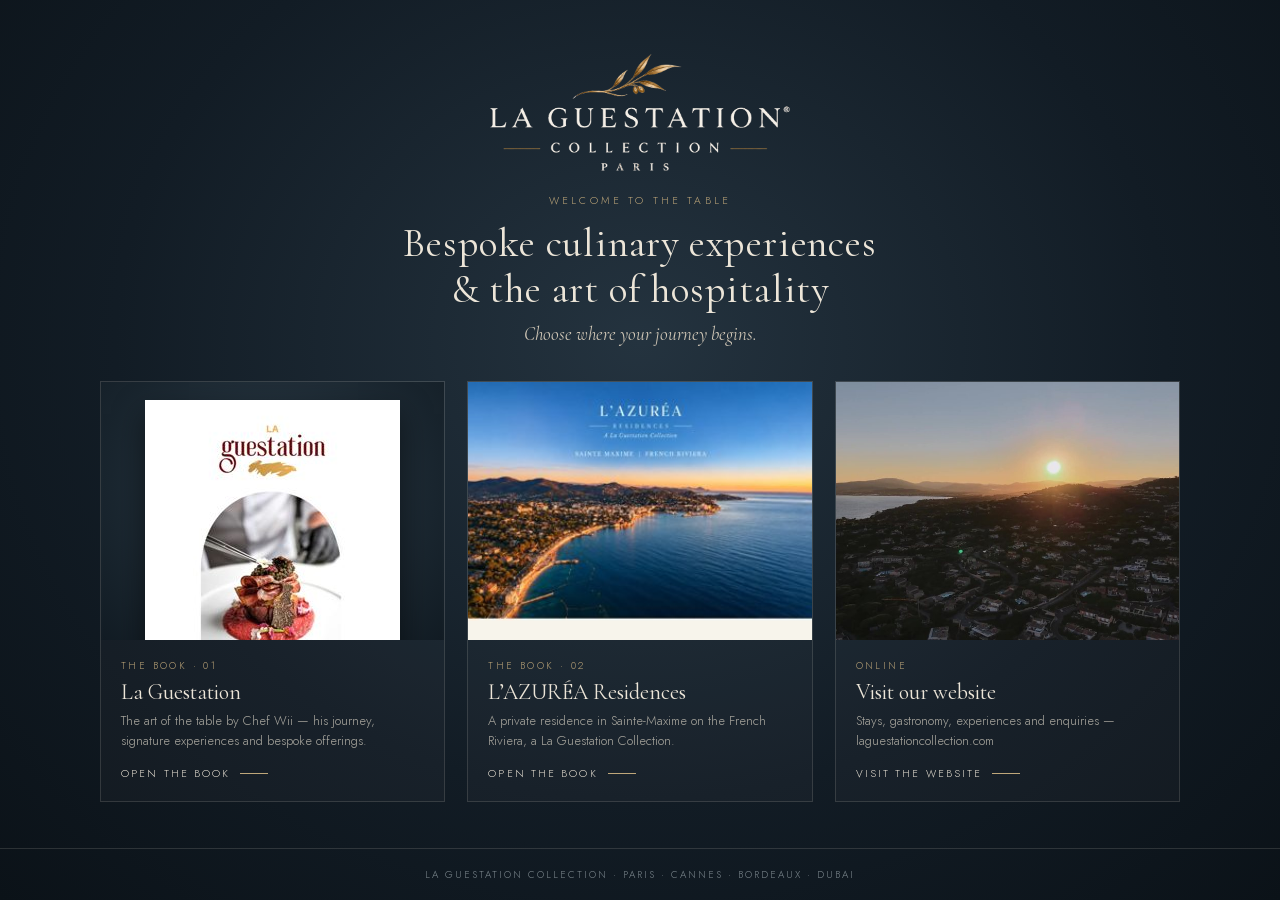
==== index.html @ dae441f9 "Add files via upload" ====
<!DOCTYPE html>
<html lang="en">
<head>
<meta charset="utf-8">
<meta name="viewport" content="width=device-width, initial-scale=1, viewport-fit=cover">
<meta name="theme-color" content="#101a22">
<title>La Guestation Collection — Welcome</title>
<meta name="description" content="La Guestation Collection · L’AZURÉA Residences, Sainte-Maxime. Discover our website and our books.">
<meta property="og:title" content="La Guestation Collection">
<meta property="og:image" content="guestation/thumbs/p01.jpg">
<link rel="icon" href="assets/favicon.png">
<link rel="stylesheet" href="assets/book.css">
</head>
<body>
<section class="hub">
  <img class="logo" src="assets/logo-ivory.png" alt="La Guestation Collection" width="900" height="353">
  <p class="kicker">Welcome to the table</p>
  <h1>Bespoke culinary experiences<br>&amp; the art of hospitality</h1>
  <p class="lead">Choose where your journey begins.</p>
  <div class="choices">
    <a class="choice" href="guestation/">
      <div class="vis book-cover"><img src="guestation/thumbs/p01.jpg" alt="La Guestation — The Art of the Table"></div>
      <div class="txt"><span class="n">The book · 01</span><span class="t">La Guestation</span><span class="d">The art of the table by Chef Wii — his journey, signature experiences and bespoke offerings.</span><span class="go">Open the book</span></div>
    </a>
    <a class="choice" href="lazurea/">
      <div class="vis"><img src="lazurea/thumbs/p01.jpg" alt="L’AZURÉA Residences"></div>
      <div class="txt"><span class="n">The book · 02</span><span class="t">L’AZURÉA Residences</span><span class="d">A private residence in Sainte-Maxime on the French Riviera, a La Guestation Collection.</span><span class="go">Open the book</span></div>
    </a>
    <a class="choice" href="https://laguestationcollection.com" target="_blank" rel="noopener">
      <div class="vis"><img src="assets/website.jpg" alt="La Guestation Collection website"></div>
      <div class="txt"><span class="n">Online</span><span class="t">Visit our website</span><span class="d">Stays, gastronomy, experiences and enquiries — laguestationcollection.com</span><span class="go">Visit the website</span></div>
    </a>
  </div>
</section>
<footer class="foot">La Guestation Collection · Paris · Cannes · Bordeaux · Dubai</footer>
</body>
</html>
---- assets/book.css ----
@font-face{font-family:"CG";src:url(fonts/cg400.ttf) format("truetype");font-weight:400;font-display:swap}
@font-face{font-family:"CG";src:url(fonts/cg400i.ttf) format("truetype");font-style:italic;font-weight:400;font-display:swap}
@font-face{font-family:"Jost";src:url(fonts/jo300.ttf) format("truetype");font-weight:300;font-display:swap}
@font-face{font-family:"Jost";src:url(fonts/jo400.ttf) format("truetype");font-weight:400;font-display:swap}
:root{--ink:#ece5d8;--muted:#a7a59d;--gold:#bfa77a;--paper:#f3eee6;--line:rgba(236,229,216,.14)}
*{box-sizing:border-box;-webkit-tap-highlight-color:transparent}
html,body{margin:0;min-height:100%;color:var(--ink);background:#0f1820}
body{min-height:100vh;min-height:100dvh;display:flex;flex-direction:column;font-family:"Jost",Arial,sans-serif;font-weight:300;background:radial-gradient(ellipse at 50% 38%,#24333f 0%,#121c25 58%,#0b1218 100%)}
a{color:inherit;text-decoration:none}
button{font:inherit;color:inherit}

/* top bar */
.mast{height:58px;flex:0 0 58px;display:grid;grid-template-columns:1fr auto 1fr;align-items:center;padding:0 22px;border-bottom:1px solid var(--line)}
.mast .back{justify-self:start;font-size:11px;letter-spacing:.2em;text-transform:uppercase;color:var(--muted);display:flex;align-items:center;gap:10px;transition:color .2s}
.mast .back:hover{color:var(--ink)}
.mast .back svg{width:14px;height:14px;stroke:currentColor;fill:none;stroke-width:1.4}
.mast .title{font-family:"CG",Georgia,serif;font-size:15px;letter-spacing:.24em;text-transform:uppercase;white-space:nowrap}
.mast .title em{font-style:italic;letter-spacing:.06em;text-transform:none;color:var(--gold);margin-left:10px;font-size:15px}
.mast .site{justify-self:end;font-size:11px;letter-spacing:.2em;text-transform:uppercase;color:var(--muted);transition:color .2s}
.mast .site:hover{color:var(--ink)}

/* reader */
main.reader{flex:1;display:flex;flex-direction:column;align-items:center;justify-content:center;padding:18px 12px 10px;gap:16px;min-height:0}
.stage{position:relative;user-select:none;-webkit-user-select:none;touch-action:pan-y}
.book{position:absolute;top:0;left:0;height:100%;transition:transform .9s cubic-bezier(.55,.08,.25,1);perspective:2600px}
.book::after{content:"";position:absolute;inset:-1px;pointer-events:none}
.slot{position:absolute;top:0;height:100%;overflow:hidden;background:transparent}
.slot.l{left:0}.slot.r{right:0}
.pg{position:absolute;inset:0;background-color:var(--paper);background-repeat:no-repeat;box-shadow:0 18px 40px rgba(0,0,0,.45)}
.pg.empty{background:none;box-shadow:none}
.pg.full{background-size:100% 100%}
.pg.half-l{background-size:200% 100%;background-position:0 0}
.pg.half-r{background-size:200% 100%;background-position:100% 0}
/* gutter shading */
.slot.l .pg:not(.empty)::after,.leaf .face.b::after{content:"";position:absolute;inset:0;pointer-events:none;background:linear-gradient(to left,rgba(0,0,0,.22) 0,rgba(0,0,0,.06) 3.5%,rgba(0,0,0,0) 9%)}
.slot.r .pg:not(.empty)::after,.leaf .face.f::after{content:"";position:absolute;inset:0;pointer-events:none;background:linear-gradient(to right,rgba(0,0,0,.22) 0,rgba(0,0,0,.06) 3.5%,rgba(0,0,0,0) 9%)}
.single .slot .pg::after,.single .leaf .face::after{display:none}
.leaf{position:absolute;top:0;height:100%;transform-style:preserve-3d;z-index:5;display:none}
.leaf.on{display:block}
.leaf .face{position:absolute;inset:0;backface-visibility:hidden;-webkit-backface-visibility:hidden;background-color:var(--paper);background-repeat:no-repeat}
.leaf .face.b{transform:rotateY(180deg)}
.leaf .shade{position:absolute;inset:0;pointer-events:none;opacity:0;backface-visibility:hidden;-webkit-backface-visibility:hidden}
.leaf.fwd{transform-origin:left center}
.leaf.bwd{transform-origin:right center}
.leaf.fwd.go{animation:fwd var(--dur) cubic-bezier(.45,.05,.25,1) forwards}
.leaf.bwd.go{animation:bwd var(--dur) cubic-bezier(.45,.05,.25,1) forwards}
@keyframes fwd{0%{transform:rotateY(0)}100%{transform:rotateY(-180deg)}}
@keyframes bwd{0%{transform:rotateY(0)}100%{transform:rotateY(180deg)}}
.leaf.go .face.f .shade{background:linear-gradient(to left,rgba(0,0,0,.28),rgba(0,0,0,0) 60%);animation:shadeIn var(--dur) ease forwards}
.leaf.go .face.b .shade{background:linear-gradient(to right,rgba(0,0,0,.28),rgba(0,0,0,0) 60%);animation:shadeOut var(--dur) ease forwards}
.leaf.bwd.go .face.f .shade{background:linear-gradient(to right,rgba(0,0,0,.28),rgba(0,0,0,0) 60%)}
.leaf.bwd.go .face.b .shade{background:linear-gradient(to left,rgba(0,0,0,.28),rgba(0,0,0,0) 60%)}
@keyframes shadeIn{0%{opacity:0}50%{opacity:1}100%{opacity:1}}
@keyframes shadeOut{0%{opacity:1}50%{opacity:1}100%{opacity:0}}
.hot{position:absolute;top:0;bottom:0;width:22%;z-index:8;cursor:pointer}
.hot.prev{left:0}.hot.next{right:0}
.hot.off{cursor:default}

.controls{display:flex;align-items:center;justify-content:center;gap:14px;color:var(--muted);flex-wrap:wrap}
.nav{width:42px;height:42px;border:1px solid rgba(191,167,122,.45);border-radius:50%;background:rgba(255,255,255,.04);cursor:pointer;display:grid;place-items:center;transition:.2s}
.nav svg{width:16px;height:16px;stroke:var(--ink);fill:none;stroke-width:1.4}
.nav:hover{background:rgba(191,167,122,.14);border-color:var(--gold)}
.nav:disabled{opacity:.25;cursor:default}
.counter{min-width:96px;text-align:center;font-size:12px;letter-spacing:.14em}
.progress{width:min(24vw,220px);height:2px;background:rgba(255,255,255,.14);overflow:hidden}
.bar{height:100%;width:0;background:var(--gold);transition:width .4s}
.tools{display:flex;gap:8px}
.tool{border:1px solid rgba(255,255,255,.16);background:rgba(255,255,255,.04);padding:9px 13px;font-size:10px;letter-spacing:.16em;text-transform:uppercase;cursor:pointer;border-radius:2px;transition:.2s}
.tool:hover{border-color:var(--gold)}
.hint{font-size:10px;letter-spacing:.16em;text-transform:uppercase;color:#8b969b;text-align:center}
.thumbs{display:flex;gap:8px;max-width:94vw;overflow-x:auto;padding:4px 2px 10px;scrollbar-width:thin}
.thumbs[hidden]{display:none}
.thumb{flex:0 0 auto;height:70px;border:1px solid rgba(255,255,255,.14);padding:0;background:#000;opacity:.55;cursor:pointer;transition:.2s}
.thumb img{height:100%;display:block}
.thumb.on{opacity:1;border-color:var(--gold);box-shadow:0 0 0 1px var(--gold)}
.loader{position:absolute;inset:0;display:grid;place-items:center;font-size:10px;letter-spacing:.2em;text-transform:uppercase;color:var(--muted)}
@media(max-width:700px){
  .mast{height:50px;flex-basis:50px;padding:0 14px;grid-template-columns:auto 1fr auto}
  .mast .title{font-size:12px;letter-spacing:.18em;justify-self:center}
  .mast .title em{display:none}
  .mast .back span,.mast .site{display:none}
  main.reader{padding:14px 6px 8px;gap:12px}
  .controls{gap:10px}.nav{width:40px;height:40px}.progress{width:18vw}
  .tool{padding:8px 10px;font-size:9px}
  .thumb{height:56px}
}
@media(prefers-reduced-motion:reduce){:root{--dur:10ms!important}}

/* hub */
.hub{flex:1;display:flex;flex-direction:column;align-items:center;justify-content:center;padding:44px 22px 36px;text-align:center}
.hub .logo{width:min(300px,64vw);height:auto;display:block;margin:0 auto 22px}
.hub .kicker{font-size:10.5px;letter-spacing:.3em;text-transform:uppercase;color:var(--gold);margin:0 0 12px}
.hub h1{font-family:"CG",Georgia,serif;font-weight:400;font-size:clamp(26px,4.4vw,40px);line-height:1.15;letter-spacing:.02em;margin:0 0 10px}
.hub .lead{font-family:"CG",Georgia,serif;font-style:italic;color:#cfc6b6;font-size:clamp(16px,2vw,19px);margin:0 0 36px}
.choices{display:grid;grid-template-columns:repeat(3,minmax(0,1fr));gap:22px;width:min(1080px,100%)}
.choice{position:relative;display:flex;flex-direction:column;border:1px solid var(--line);background:rgba(255,255,255,.025);transition:border-color .3s,transform .4s cubic-bezier(.25,.6,.3,1),background .3s;text-align:left}
.choice:hover{border-color:rgba(191,167,122,.6);transform:translateY(-3px);background:rgba(255,255,255,.045)}
.choice .vis{aspect-ratio:4/3;overflow:hidden;background:#0c141a;display:grid;place-items:center}
.choice .vis img{width:100%;height:100%;object-fit:cover;display:block;transition:transform 1.2s cubic-bezier(.25,.6,.3,1)}
.choice:hover .vis img{transform:scale(1.04)}
.choice .vis.book-cover{padding:18px;background:radial-gradient(ellipse at 50% 40%,#2a3a46,#121c24)}
.choice .vis.book-cover img{width:auto;height:100%;object-fit:contain;box-shadow:0 14px 28px rgba(0,0,0,.5)}
.choice .txt{padding:18px 20px 20px;display:flex;flex-direction:column;gap:6px;flex:1}
.choice .n{font-size:10px;letter-spacing:.24em;text-transform:uppercase;color:var(--gold)}
.choice .t{font-family:"CG",Georgia,serif;font-size:22px;line-height:1.2}
.choice .d{font-size:13px;line-height:1.5;color:var(--muted);flex:1}
.choice .go{margin-top:10px;font-size:10.5px;letter-spacing:.2em;text-transform:uppercase;display:flex;align-items:center;gap:10px}
.choice .go::after{content:"";width:28px;height:1px;background:var(--gold);transition:width .3s}
.choice:hover .go::after{width:44px}
.foot{padding:18px;text-align:center;font-size:10px;letter-spacing:.2em;text-transform:uppercase;color:#7f8a90;border-top:1px solid var(--line)}
@media(max-width:820px){
  .hub{padding:30px 18px 28px;justify-content:flex-start}
  .choices{grid-template-columns:1fr;gap:14px}
  .choice{flex-direction:row;align-items:stretch}
  .choice .vis{aspect-ratio:auto;width:36%;flex:0 0 36%;min-height:132px}
  .choice .vis img{position:absolute;inset:0}
  .choice .vis{position:relative}
  .choice .vis.book-cover{padding:0}
  .choice .vis.book-cover img{inset:10px 0;margin:auto;height:calc(100% - 20px);width:auto;max-width:90%;left:0;right:0}
  .choice .txt{padding:14px 16px}
  .choice .t{font-size:19px}
  .choice .d{font-size:12px}
  .hub .lead{margin-bottom:24px}
}
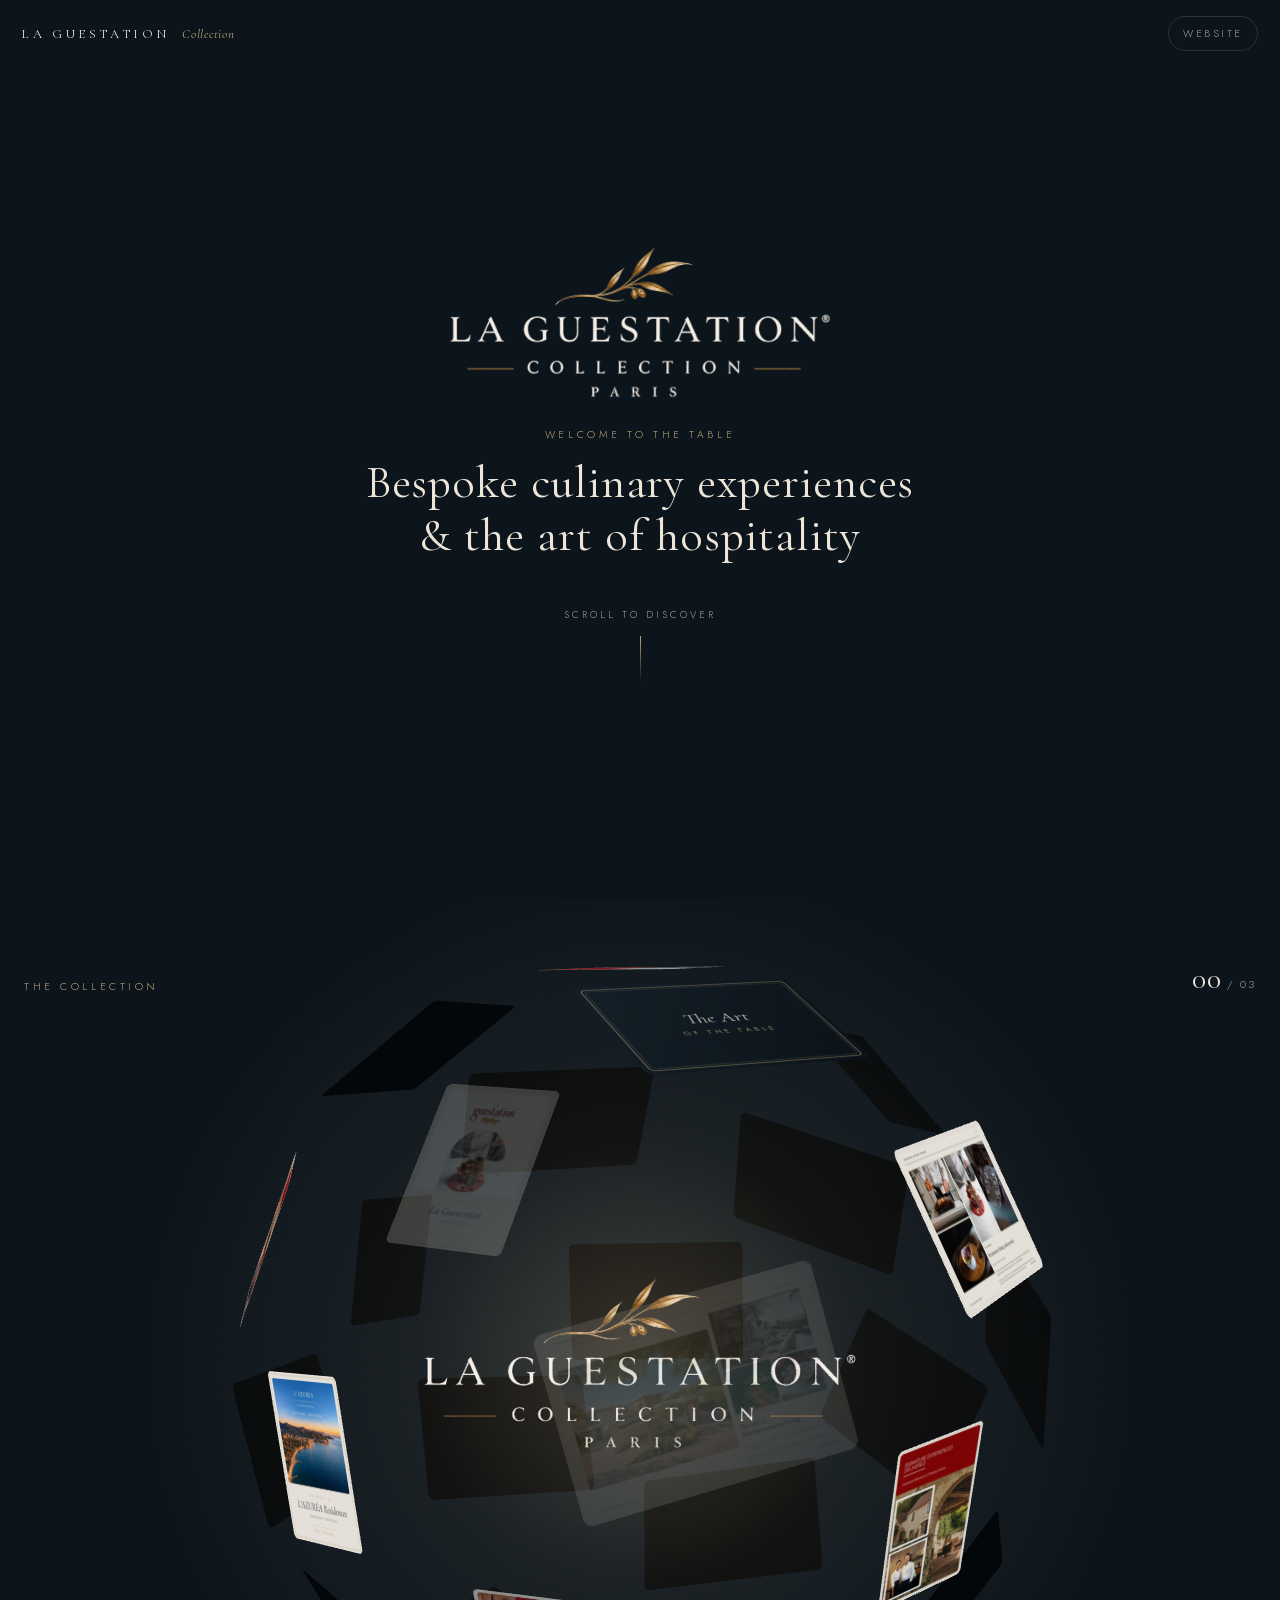
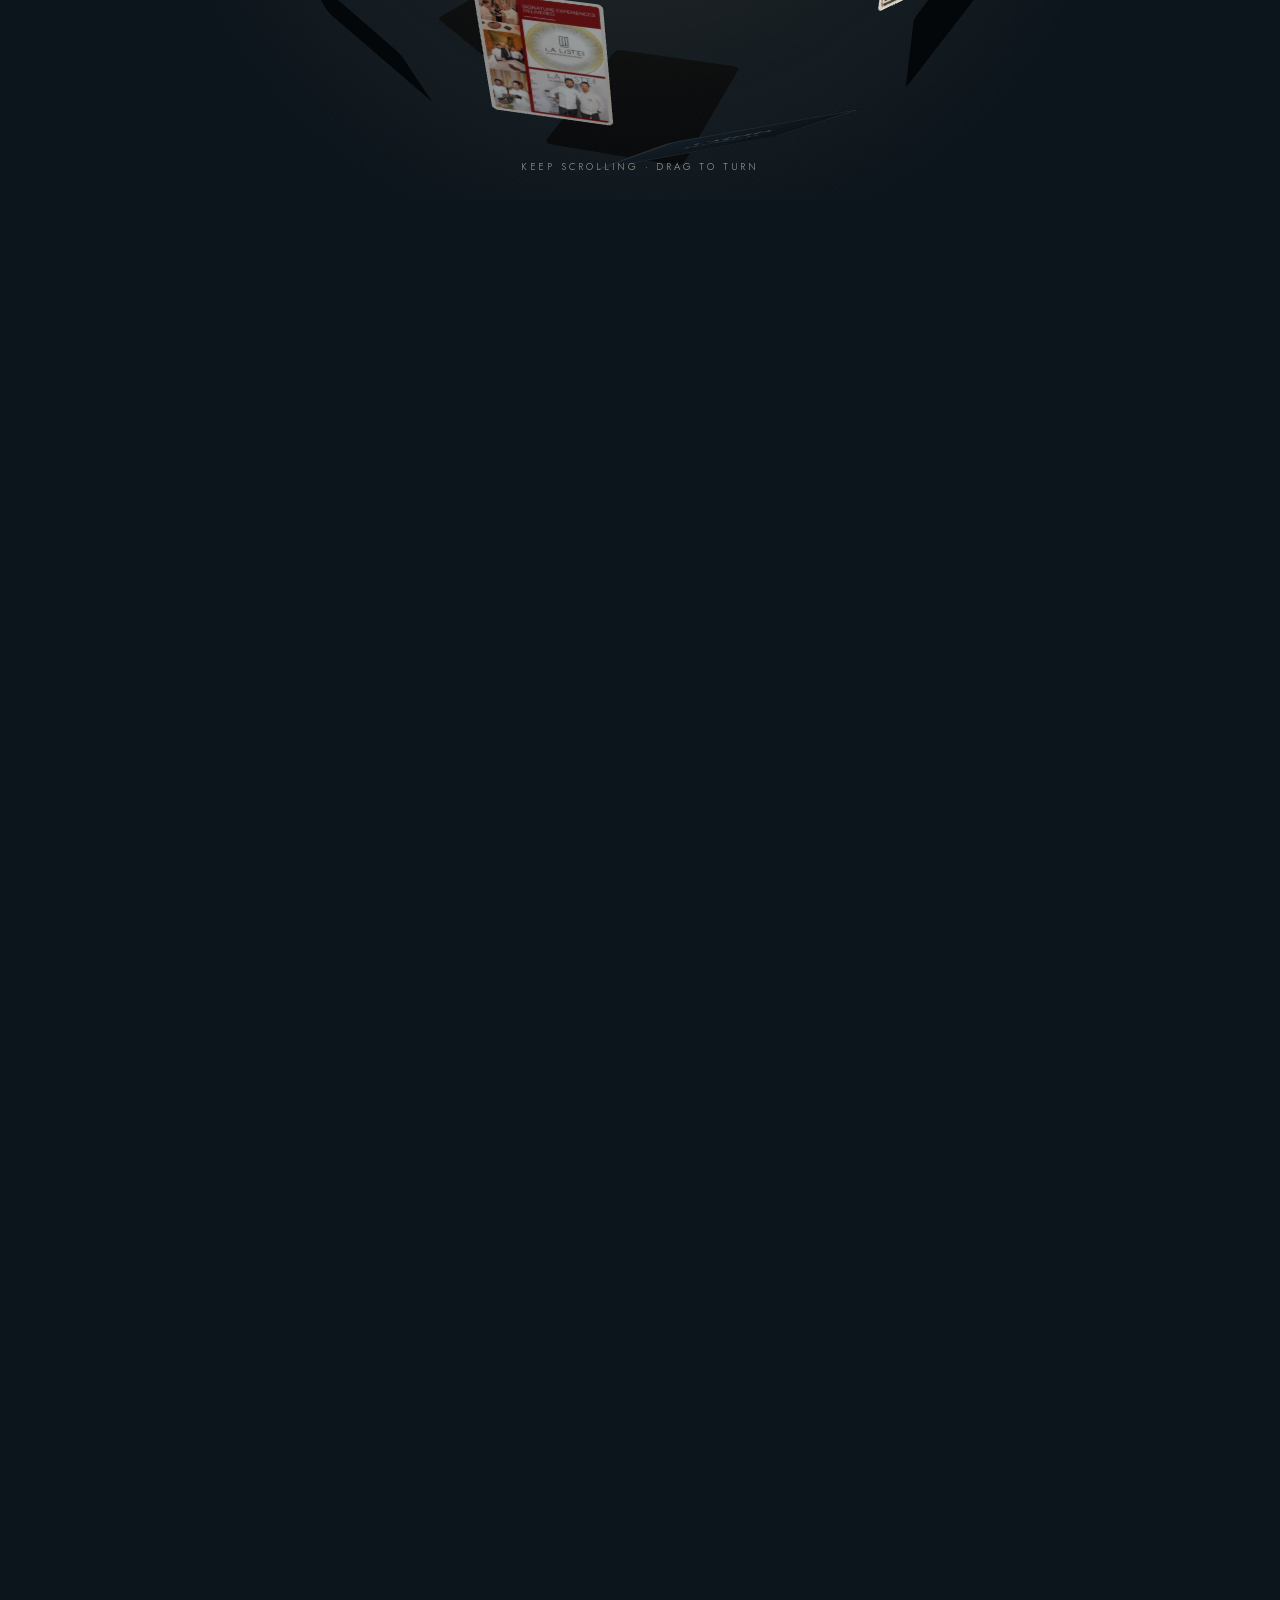
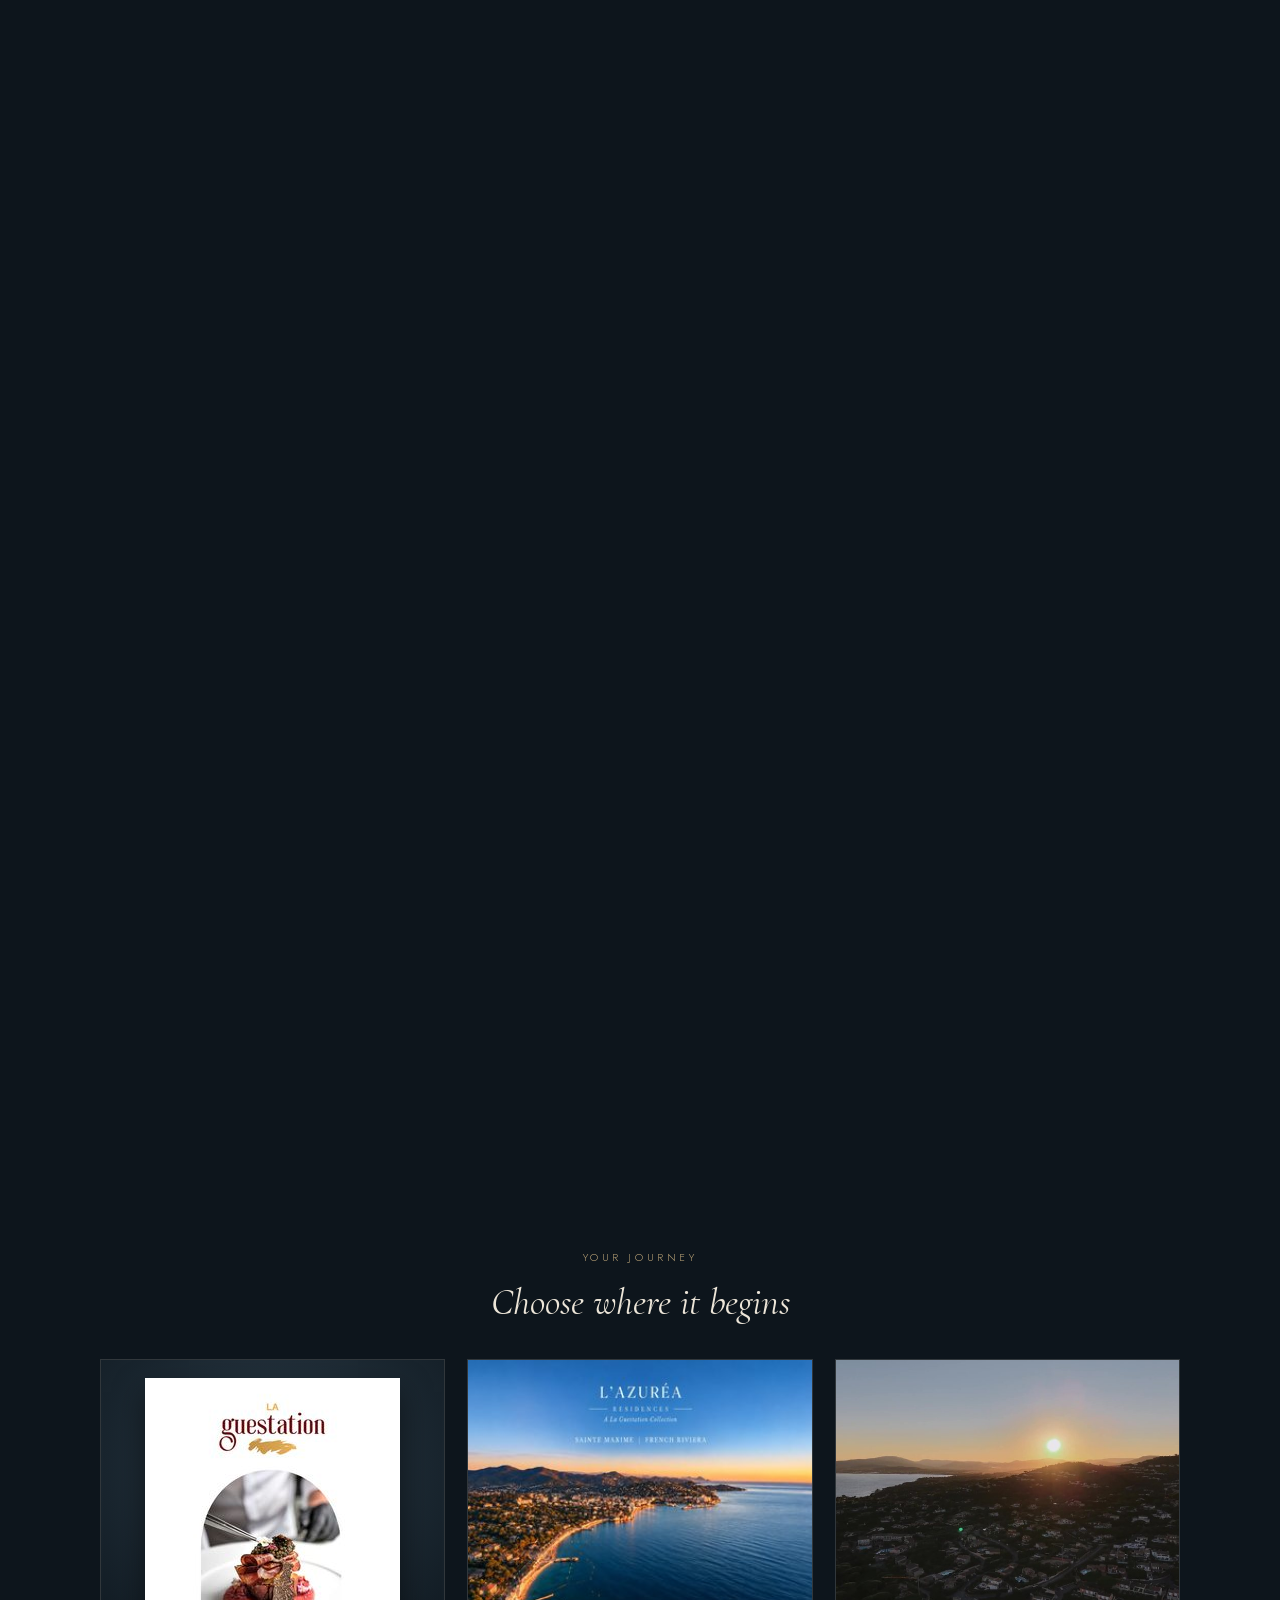
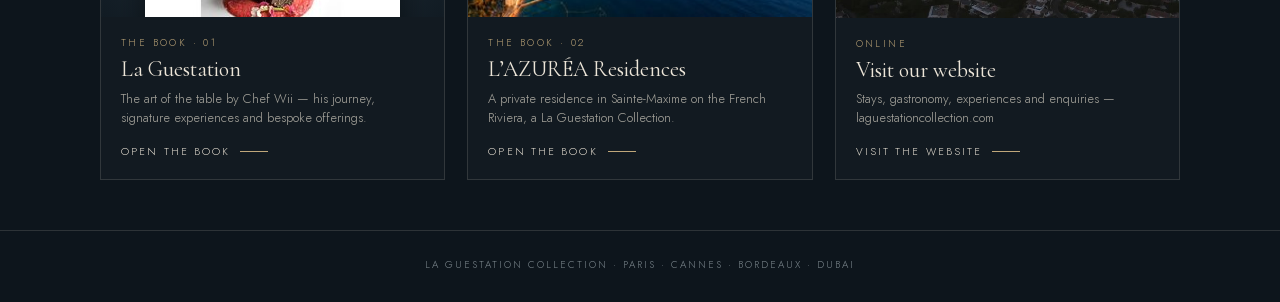
==== commit ed9fafea: "Add files via upload" ====
--- a/index.html
+++ b/index.html
@@ -3,35 +3,79 @@
 <head>
 <meta charset="utf-8">
 <meta name="viewport" content="width=device-width, initial-scale=1, viewport-fit=cover">
-<meta name="theme-color" content="#101a22">
+<meta name="theme-color" content="#0d151c">
 <title>La Guestation Collection — Welcome</title>
 <meta name="description" content="La Guestation Collection · L’AZURÉA Residences, Sainte-Maxime. Discover our website and our books.">
 <meta property="og:title" content="La Guestation Collection">
 <meta property="og:image" content="guestation/thumbs/p01.jpg">
 <link rel="icon" href="assets/favicon.png">
+<link rel="preload" href="assets/fonts/cg400i.ttf" as="font" type="font/ttf" crossorigin>
+<link rel="preload" href="assets/fonts/jo400.ttf" as="font" type="font/ttf" crossorigin>
 <link rel="stylesheet" href="assets/book.css">
+<link rel="stylesheet" href="assets/hub3d.css">
 </head>
-<body>
-<section class="hub">
+<body class="h3d">
+
+<header class="h3d-top">
+  <span class="brand">La Guestation <em>Collection</em></span>
+  <a class="site" href="https://laguestationcollection.com" target="_blank" rel="noopener">Website</a>
+</header>
+
+<section class="h3d-intro">
   <img class="logo" src="assets/logo-ivory.png" alt="La Guestation Collection" width="900" height="353">
   <p class="kicker">Welcome to the table</p>
   <h1>Bespoke culinary experiences<br>&amp; the art of hospitality</h1>
-  <p class="lead">Choose where your journey begins.</p>
+  <p class="scroll-cue"><span>Scroll to discover</span><i></i></p>
+</section>
+
+<section class="orbit" id="orbit" aria-label="The Collection">
+  <div class="orbit-pin">
+    <div class="orbit-head">
+      <p class="kicker">The Collection</p>
+      <p class="count"><span id="countN">00</span><small> / 03</small></p>
+    </div>
+    <div class="orbit-stage" id="stage">
+      <canvas id="gl" aria-hidden="true"></canvas>
+    </div>
+    <div class="orbit-cap" id="cap" aria-live="polite">
+      <span class="cap-n" id="capN"></span>
+      <span class="cap-t" id="capT"></span>
+      <span class="cap-d" id="capD"></span>
+      <a class="cap-go" id="capGo" href="#"><span id="capGoT">Open</span><svg viewBox="0 0 16 16"><path d="M6 3l5 5-5 5"/></svg></a>
+    </div>
+    <p class="orbit-hint" id="hint">Keep scrolling · drag to turn</p>
+  </div>
+</section>
+
+<section class="hub" id="choose">
+  <p class="kicker">Your journey</p>
+  <h2 class="choose-title">Choose where it begins</h2>
   <div class="choices">
     <a class="choice" href="guestation/">
-      <div class="vis book-cover"><img src="guestation/thumbs/p01.jpg" alt="La Guestation — The Art of the Table"></div>
+      <div class="vis book-cover"><img src="guestation/thumbs/p01.jpg" alt="La Guestation — The Art of the Table" loading="lazy"></div>
       <div class="txt"><span class="n">The book · 01</span><span class="t">La Guestation</span><span class="d">The art of the table by Chef Wii — his journey, signature experiences and bespoke offerings.</span><span class="go">Open the book</span></div>
     </a>
     <a class="choice" href="lazurea/">
-      <div class="vis"><img src="lazurea/thumbs/p01.jpg" alt="L’AZURÉA Residences"></div>
+      <div class="vis"><img src="lazurea/thumbs/p01.jpg" alt="L’AZURÉA Residences" loading="lazy"></div>
       <div class="txt"><span class="n">The book · 02</span><span class="t">L’AZURÉA Residences</span><span class="d">A private residence in Sainte-Maxime on the French Riviera, a La Guestation Collection.</span><span class="go">Open the book</span></div>
     </a>
     <a class="choice" href="https://laguestationcollection.com" target="_blank" rel="noopener">
-      <div class="vis"><img src="assets/website.jpg" alt="La Guestation Collection website"></div>
+      <div class="vis"><img src="assets/website.jpg" alt="La Guestation Collection website" loading="lazy"></div>
       <div class="txt"><span class="n">Online</span><span class="t">Visit our website</span><span class="d">Stays, gastronomy, experiences and enquiries — laguestationcollection.com</span><span class="go">Visit the website</span></div>
     </a>
   </div>
 </section>
 <footer class="foot">La Guestation Collection · Paris · Cannes · Bordeaux · Dubai</footer>
+
+<script>
+  (function () {
+    try {
+      var c = document.createElement('canvas');
+      var ok = !!(window.WebGLRenderingContext && (c.getContext('webgl2') || c.getContext('webgl')));
+      if (!ok) document.documentElement.classList.add('no3d');
+    } catch (e) { document.documentElement.classList.add('no3d'); }
+  })();
+</script>
+<script type="module" src="assets/hub3d.js"></script>
 </body>
 </html>
--- a/assets/hub3d.css
+++ b/assets/hub3d.css
@@ -0,0 +1,69 @@
+/* La Guestation Collection — 3D hub */
+body.h3d{display:block;min-height:auto;background:#0d151c}
+body.h3d::before{content:"";position:fixed;inset:0;z-index:-1;pointer-events:none;
+  background:radial-gradient(ellipse 80% 70% at 50% 42%,#22313d 0%,#121c25 55%,#0a1016 100%)}
+
+.h3d-top{position:fixed;top:0;left:0;right:0;z-index:20;display:flex;justify-content:space-between;align-items:center;
+  padding:calc(16px + env(safe-area-inset-top)) 22px 16px;pointer-events:none}
+.h3d-top .brand{font-family:"CG",Georgia,serif;font-size:13px;letter-spacing:.28em;text-transform:uppercase;color:var(--ink)}
+.h3d-top .brand em{font-style:italic;letter-spacing:.06em;text-transform:none;color:var(--gold);margin-left:6px}
+.h3d-top .site{pointer-events:auto;font-size:10.5px;letter-spacing:.24em;text-transform:uppercase;color:var(--muted);
+  border:1px solid var(--line);padding:9px 14px;border-radius:40px;transition:color .2s,border-color .2s}
+.h3d-top .site:hover{color:var(--ink);border-color:var(--gold)}
+
+/* intro */
+.h3d-intro{min-height:100vh;min-height:100svh;display:flex;flex-direction:column;align-items:center;justify-content:center;
+  text-align:center;padding:90px 22px 60px}
+.h3d-intro .logo{width:min(380px,72vw);height:auto;margin:0 0 30px;animation:h3dIn 1.6s cubic-bezier(.2,.7,.2,1) both}
+.h3d-intro .kicker,.hub .kicker,.orbit-head .kicker{font-size:10.5px;letter-spacing:.34em;text-transform:uppercase;color:var(--gold);margin:0 0 14px}
+.h3d-intro .kicker{animation:h3dIn 1.6s .25s cubic-bezier(.2,.7,.2,1) both}
+.h3d-intro h1{font-family:"CG",Georgia,serif;font-weight:400;font-size:clamp(28px,4.6vw,46px);line-height:1.14;letter-spacing:.02em;margin:0;
+  animation:h3dIn 1.6s .4s cubic-bezier(.2,.7,.2,1) both}
+.scroll-cue{margin:46px 0 0;display:flex;flex-direction:column;align-items:center;gap:14px;font-size:10px;letter-spacing:.3em;
+  text-transform:uppercase;color:var(--muted);animation:h3dIn 1.6s .7s both}
+.scroll-cue i{width:1px;height:46px;background:linear-gradient(var(--gold),transparent);transform-origin:top;animation:cue 2.2s ease-in-out infinite}
+@keyframes cue{0%{transform:scaleY(0);opacity:1}60%{transform:scaleY(1);opacity:1}100%{transform:scaleY(1);opacity:0}}
+@keyframes h3dIn{from{opacity:0;transform:translateY(18px)}to{opacity:1;transform:none}}
+
+/* orbit (pinned 3D) */
+.orbit{position:relative;height:560vh}
+.orbit-pin{position:sticky;top:0;height:100vh;height:100svh;overflow:hidden}
+.orbit-stage{position:absolute;inset:0;touch-action:pan-y;cursor:grab}
+.orbit-stage:active{cursor:grabbing}
+.orbit-stage canvas{display:block;width:100%;height:100%}
+.orbit-head{position:absolute;z-index:3;left:0;right:0;top:calc(64px + env(safe-area-inset-top));display:flex;justify-content:space-between;
+  align-items:flex-end;padding:0 24px;pointer-events:none}
+.orbit-head .kicker{margin:0}
+.orbit-head .count{margin:0;font-family:"CG",Georgia,serif;font-size:30px;line-height:1;color:var(--ink);letter-spacing:.04em}
+.orbit-head .count small{font-family:"Jost",sans-serif;font-size:11px;letter-spacing:.2em;color:var(--muted)}
+
+.orbit-cap{position:absolute;z-index:3;left:50%;bottom:calc(30px + env(safe-area-inset-bottom));transform:translate(-50%,16px);
+  width:min(560px,90vw);text-align:center;display:flex;flex-direction:column;align-items:center;gap:6px;opacity:0;pointer-events:none;
+  transition:opacity .45s ease,transform .6s cubic-bezier(.2,.7,.2,1)}
+.orbit-cap.on{opacity:1;transform:translate(-50%,0);pointer-events:auto}
+.cap-n{font-size:10px;letter-spacing:.32em;text-transform:uppercase;color:var(--gold)}
+.cap-t{font-family:"CG",Georgia,serif;font-style:italic;font-size:clamp(24px,3.4vw,34px);line-height:1.1;color:var(--ink)}
+.cap-d{font-size:13px;line-height:1.5;color:#c9c2b4;max-width:440px}
+.cap-go{margin-top:10px;display:inline-flex;align-items:center;gap:10px;padding:13px 22px;border-radius:40px;background:var(--gold);color:#0d151c;
+  font-size:11px;letter-spacing:.22em;text-transform:uppercase;font-weight:400;transition:transform .25s,background .25s}
+.cap-go:hover{background:#d6c08f;transform:translateY(-1px)}
+.cap-go svg{width:12px;height:12px;stroke:currentColor;fill:none;stroke-width:1.6}
+.orbit-hint{position:absolute;z-index:3;left:0;right:0;bottom:calc(26px + env(safe-area-inset-bottom));text-align:center;margin:0;
+  font-size:10px;letter-spacing:.28em;text-transform:uppercase;color:var(--muted);transition:opacity .4s}
+.orbit-hint.off{opacity:0}
+
+/* closing list */
+body.h3d .hub{min-height:auto;padding:110px 18px 50px;justify-content:flex-start}
+.choose-title{font-family:"CG",Georgia,serif;font-weight:400;font-style:italic;font-size:clamp(26px,4vw,38px);margin:0 0 34px;color:var(--ink)}
+body.h3d .foot{padding:26px 18px calc(30px + env(safe-area-inset-bottom))}
+
+/* no WebGL / reduced data */
+.no3d .orbit{display:none}
+@media (max-width:640px){
+  .orbit{height:520vh}
+  .orbit-head{top:calc(58px + env(safe-area-inset-top));padding:0 18px}
+  .orbit-head .count{font-size:24px}
+  .cap-d{font-size:12.5px}
+  .h3d-top{padding-left:16px;padding-right:16px}
+  .h3d-top .brand{font-size:11px;letter-spacing:.22em}
+}
